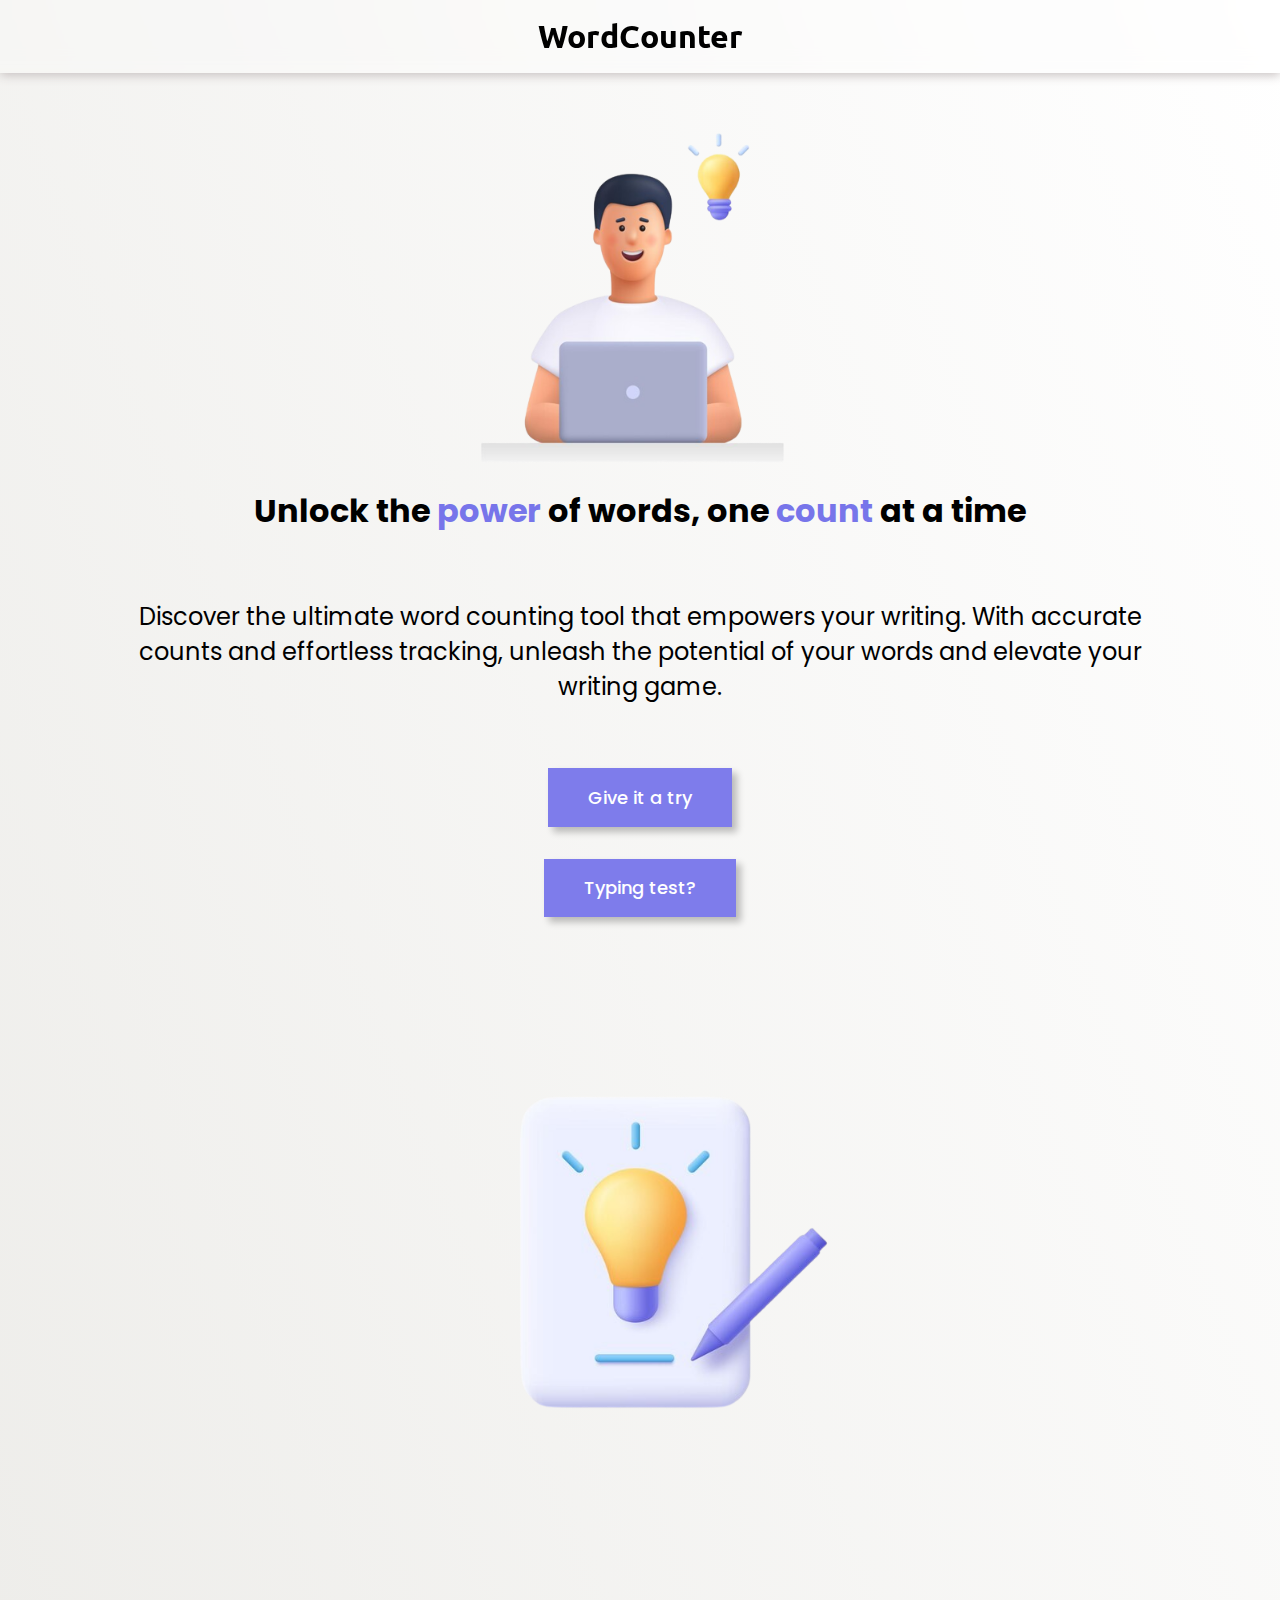
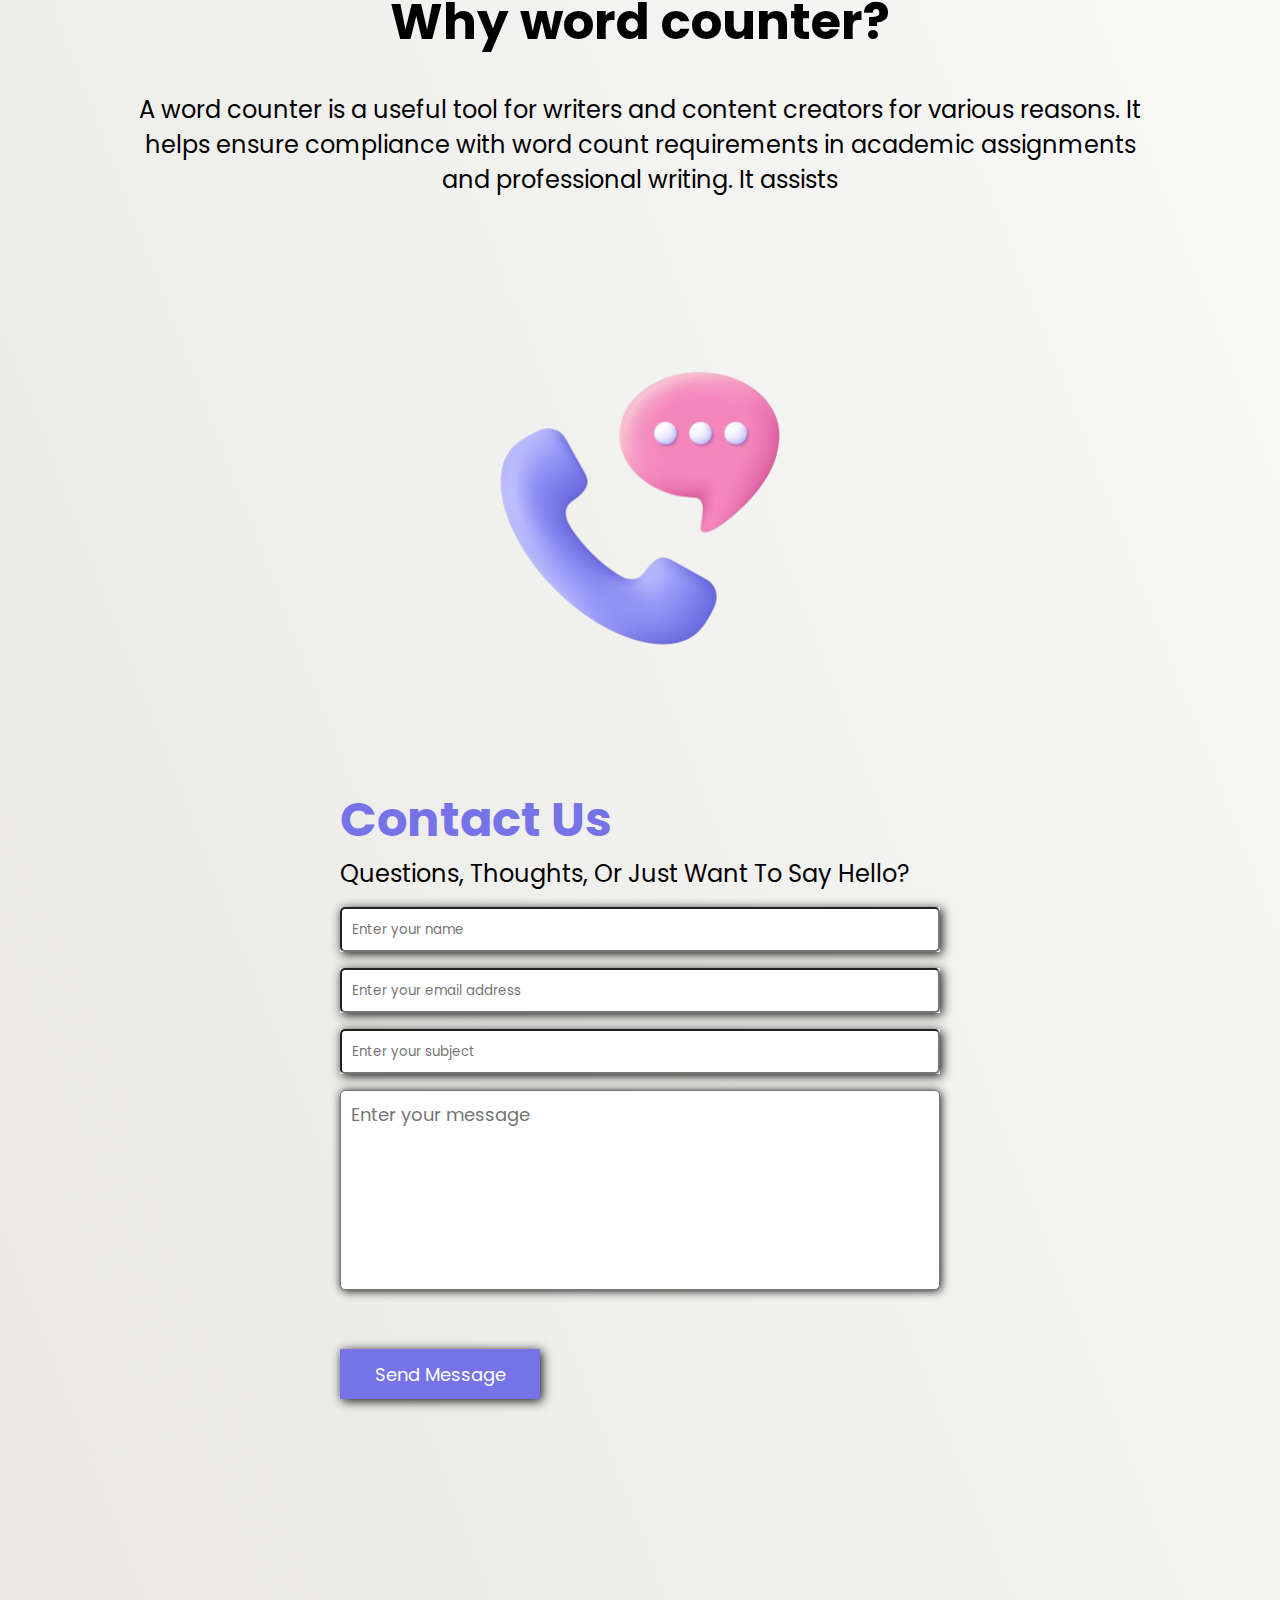
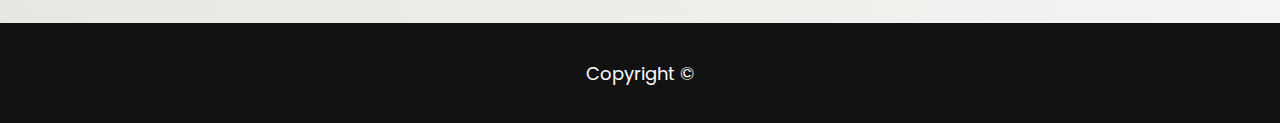
==== index.html @ 66f522f6 "updated" ====
<!DOCTYPE html>
<html lang="en">

<head>
    <meta charset="UTF-8">
    <meta http-equiv="X-UA-Compatible" content="IE=edge">
    <meta name="viewport" content="width=device-width, initial-scale=1.0">
    <title>WordCounter</title>
    <link rel="stylesheet" href="style.css">
    <link href="https://unpkg.com/aos@2.3.1/dist/aos.css" rel="stylesheet">
</head>

<body>

    <div class="nav">
        <h1 class="logo">WordCounter</h1>

        <div class="tags">
            <a href="">Home</a>
            <a href="">Features</a>
            <a href="#contact">Contact</a>
        </div>


        <!-- <div class="button">
            <a href="/TypingTest/index3.html"><button class="typingtest">Typing test?</button></a>
        </div> -->
    </div>


    <div class="wrapper">

        <div class="main">

            <div class="left">
                <h1 class="hd">Unlock the <span class="clr"> power </span> of words, one <span class="clr">
                        count</span> at
                    a time
                </h1>
                <p class="para1">Discover the ultimate word counting tool that empowers your writing. With accurate
                    counts and
                    effortless tracking, unleash the potential of your words and elevate your writing game.</p>

                <div class="butn">
                    <a href="/MainPage/indexx.html"><button class="btn-pink">Give it a try</button></a>
                    <a href="/TypingTest/index3.html"><button class="btn-pink">Typing test?</button></a>
                </div>

            </div>

            <div class="right">
                <img src="/images/laptop.png" class="ofc" height="600px" width="600px" alt="">
            </div>
        </div>

        <div class="main2">

            <div class="left2">
                <img src="/images/idea.png" width="500px" class="ofc2" height="500px" alt="">
            </div>

            <div class="right2">
                <h1 class="hd2">Why word counter?</h1>
                <p class="para2">A word counter is a useful tool for writers and content creators for various
                    reasons. It
                    helps ensure
                    compliance with word count requirements in academic assignments and professional writing. It
                    assists
                </p>
            </div>
        </div>

        <div class="main3" id="contact">
            <div class="left3">

                <div class="headpart">
                    <h1 class="hd3">Contact Us</h1>
                    <p>Questions, Thoughts, Or Just Want To Say Hello?</p>
                </div>
                <form action="">

                    <div class="input-fields">
                        <input type="text" placeholder="Enter your name">
                    </div>
                    <div class="input-fields">
                        <input type="text" placeholder="Enter your email address">
                    </div>
                    <div class="input-fields">
                        <input type="text" placeholder="Enter your subject">
                    </div>
                    <div class="input-text">
                        <textarea name="" placeholder="Enter your message" id="" cols="30" rows="10"></textarea>
                    </div>

                </form>

                <button class="msg">Send Message</button>
            </div>
            <div class="right3">
                <img src="/images/call.png" class="ofc3"  width="500px" height="500px" alt="">

            </div>
        </div>

        <div class="footer">
            Copyright &copy
        </div>

    </div>


    <script src="https://unpkg.com/aos@2.3.1/dist/aos.js"></script>
    <script>
        AOS.init();
    </script>
</body>

</html>
---- style.css ----
@import url('https://fonts.googleapis.com/css2?family=Ubuntu&display=swap');
@import url('https://fonts.googleapis.com/css2?family=Poppins&display=swap');



* {
    margin: 0;
    padding: 0;
    scroll-behavior: smooth;
    box-sizing: border-box;
    font-family: 'Poppins','Sans-serif';
    /* overflow-x: hidden; */
}

body {
    background-image: linear-gradient(to top right, #e8e7e3, 
    #ffffff);
    overflow-x: hidden;
}

/* Nav-Bar Customization*/
.logo {
    font-size: 32px;
    font-family: Ubuntu, sans-serif;
    /* 215/48 */
}

.nav {
    position: fixed;
    width: 100%;
    padding: 1em 10em 1em 10em;
    display: flex;
    justify-content: space-between;
    align-items: center;
    flex-wrap: wrap;
    background-color: #fff4;
    box-shadow: 0px 2px 1px 0px #c5bebe; 
    -webkit-box-shadow: 0px 2px 10px 0px #c5bebe; 
    -moz-box-shadow: 0px 2px 1px 0px #c5bebe;
    backdrop-filter: blur(10px);
    z-index: 1000;
}

.wrapper {
    padding-top: 5em;
    display: flex;
    flex-direction: column;
    justify-content: center;
    align-items: center;
    gap: 5em;
}

.tags {
    display: flex;
    gap: 3em;
    flex-wrap: wrap;
}

.tags a{
    text-decoration: none;
    color: black;
    font-size: 20px;
}

.button {
    width: 215px;
    display: flex;
    justify-content: center;
    align-items: center;
}

/* .typingtest { */
    /* height: 50px;
    width: 100px;
    border-radius: 5px;
    background-color: white;
}

.typingtest:hover {
    background-color: black;
    color: white;
} */

/* Navbar done */


/* Main Start */

.main {
    /* padding: 3em 20em 3em 20em; */
    width: min(1500px,80%);
    display: flex;
    justify-content: center;
    align-items: center;
    /* gap: 5em; */
}

.left {
    max-width: 1200px;
    padding: 5em 5em 0em 5em;
    display: flex;
    flex-direction: column;
    gap: 4em;
}

.butn {
    display: flex;
    gap: 2em;
}

.hd {
    font-size: 3em;
}

.clr {
    color: #7775ea;
}

.para1 {
    font-size: 24px;
}

:root {
    --bgOrange: #7e7ceb;
    /* --purple:#9e9ced; */
}


.btn-pink {
    background-color: var(--bgOrange);
    width: fit-content;
    color: white;
    padding: 0.8rem 2.3rem;
    box-shadow: 5px 5px 7px 0px #0000003f;
    font-size: 18px;
    cursor: pointer;
    transition: all 0.5s;
    font-weight: 500;
    border: solid 3px transparent;
    position: relative;
    z-index: 1;
  }
  .btn-pink::before {
    content: "";
    position: absolute;
    background-color: #f6f6f6;
    top: 0px;
    left: 0;
    right: 0;
    bottom: 0px;
    z-index: -1;
    transform: scaleX(0);
    transform-origin: left;
    transition: all 0.8s;
  }
  .btn-pink:hover::before {
    transform: scaleX(1);
  }
  .btn-pink:hover {
    border: solid 3px var(--bgOrange);
    color: black;
  }

.ofc {
    /* filter: grayscale(1); */
    transition: all 1s;
    animation: scaleImage 5s linear infinite;
}

  @keyframes scaleImage {
    0% {
      /* filter: grayscale(1); */
      scale: 1;
    }
    50% {
      /* filter: grayscale(0); */
      scale: 0.9;
      /* box-shadow: 3px 3px 10px black; */
    }
    100% {
      /* filter: grayscale(1); */
      scale: 1;
    }
  }

/* .mainpro {
    height: 50px;
    width: 100px;
    background-color: #7775ea;
    color: white;
    border: none;
    border-radius: 5px;
}

.mainpro:hover {
    background-color: black;
    color: white;
} */

/* Main  end */

/* Main2 start */

.main2 {    
    /* padding: 3em 20em 3em 20em; */
    width: min(1500px,80%);
    gap: 5em;
    display: flex;
    justify-content: center;
    align-items: center;

}

.right2 {
    padding: 0em 10em 0em 15em;
    /* padding-top: -20em; */
    display: flex;
    flex-direction: column;
    gap: 2em;
}

.hd2 {
    font-size: 50px;
}

.para2 {
    font-size: 24px;
}

/* Main2 end */

/* Main3 start */

.main3 {
    display: flex;
    /* padding: 3em 25em 3em 25em; */
    justify-content: space-between;
    align-items: center;
    /* gap: 20em; */
}

.left3 {
    /* max-width: 90%; */
    display: flex;
    flex-direction: column;
    /* padding: 5em 5em 0em 5em; */
    gap: 1em;
}


.right3 {
    padding: 0em 3em;
}

.headpart {
    display: flex;
    flex-direction: column;
}


.headpart h1 {
    font-size: 3em;
    color: #7573e7;
    /* color: #ff4f5a; */
}

.headpart p {
    font-size: 24px;
}


.input-fields {
    height: 45px;
    width: 600px;
    box-shadow: 2px 2px 10px #131212;
}


.input-fields input {
    /* border:none; */
    border-radius: 5px;
    padding: 10px;
    height: 45px;
    width: 600px;
    outline: none;

}



.input-text textarea {
    border-radius: 5px;
    height: 200px;
    width: 600px;
    padding: 10px;
    resize: none;
    outline: none;
    overflow-y: none;
    box-shadow: 1px 1px 10px #131212;
    font-size: 18px;
}

.msg {
    margin-top: 2em;
    height: 50px;
    width: 200px;
    background-color: #7573e7;
    color: white;
    font-size: 18px;
    border: none;
    box-shadow: 2px 2px 10px #131212;
    margin-bottom: 1rem;
}

.msg:hover {

    background-color: rgb(255, 255, 255);
    color: black;
}

form {
    display: flex;
    flex-direction: column;
    gap: 1em;
    /* gap: 1rem; */
}

/* Main3 end */

/* footer */

.footer {
    margin-top: 10%;
    background-color: #131212;
    height: 100px;
    width: 100%;
    color: white;
    font-size: 18px;
    display: flex;
    justify-content: center;
    align-items: center;
}

/* footer end */


@media screen and (max-width:1500px) {

    .ofc {
        height: 400px;
        width: 400px;
    }

    .butn {
        flex-direction: column;
    }

    .hd {
        font-size: 2em;
    }

    .tags a {
        display: none;
    }

    .left {
        padding: 0px;
        text-align: center;
        justify-content: center;
        align-items: center;
    }

    .right2 {
        padding: 0px;
        text-align: center;
        /* border: 1px solid black; */
        justify-content: center;
        align-items: center;
    }
    
    .nav {
        justify-content: center;
    }

    .main {
        flex-direction: column-reverse;
    }

    .main2 {
        flex-direction: column;
    }

    .main3 {
        flex-direction: column-reverse;
    }
}



@media screen and (max-width:500px) {
    .ofc {
        height: 200px;
        width: 200px;
    }

    .butn {
        flex-direction: column;
    }

    .hd {
        /* width: 100%; */
        font-size: 1.5em;
        /* border: 1px solid black; */
    }

    .tags a {
        display: none;
    }

    .left {
        padding: 0px;
        width: 100%;
        /* border: 1px solid black; */
        text-align: center;
        justify-content: center;
        align-items: center;
    }

    .left2 {
        padding: 0px;
    }

    .ofc2 {
        height: 400px;
        width: 400px;
    }

    .headpart h1 {
        font-size: 3em;
    }

    .headpart p {
        text-align: center;
        /* width: 300px; */
        font-size: 18px;
    }

    .ofc3 {
        height: 200px;
        width: 200px;
    }



    .right2 {
        padding: 0px;
        text-align: center;
        /* border: 1px solid black; */
        justify-content: center;
        align-items: center;
    }
    
    .nav {
        justify-content: center;
    }

    .main {
        flex-direction: column-reverse;
    }

    .main2 {
        flex-direction: column;
    }

    .main3 {
        flex-direction: column-reverse;
        justify-content: center;
        align-items: center;
    }

    .headpart {
        justify-content: center;
        align-items: center;
    }

    .left3 {
        justify-content: center;
        align-items: center;
    }

    .input-fields {
        width: 300px;
    }
    .input-fields input {
        width: 300px;
    }
    .input-text textarea {
        width: 300px;
    }

    .msg {
        /* width: 300px; */
    }
}
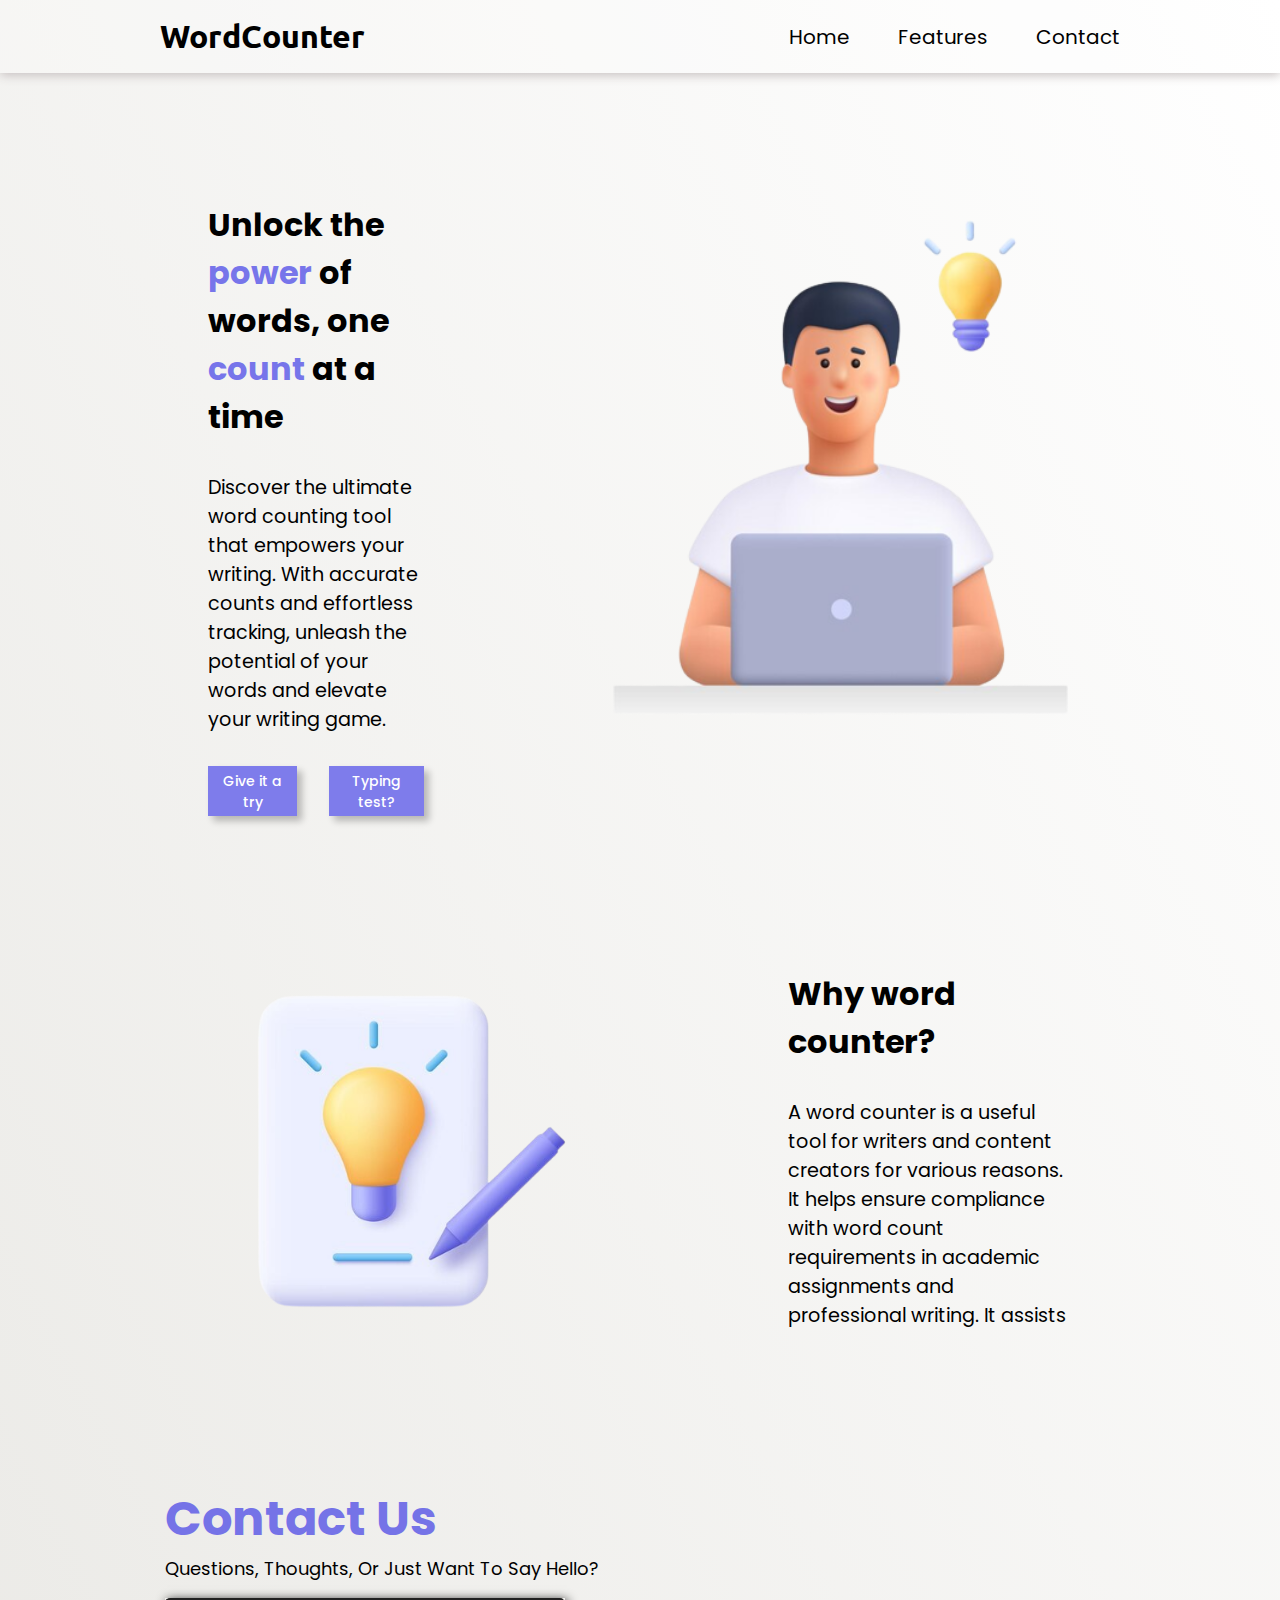
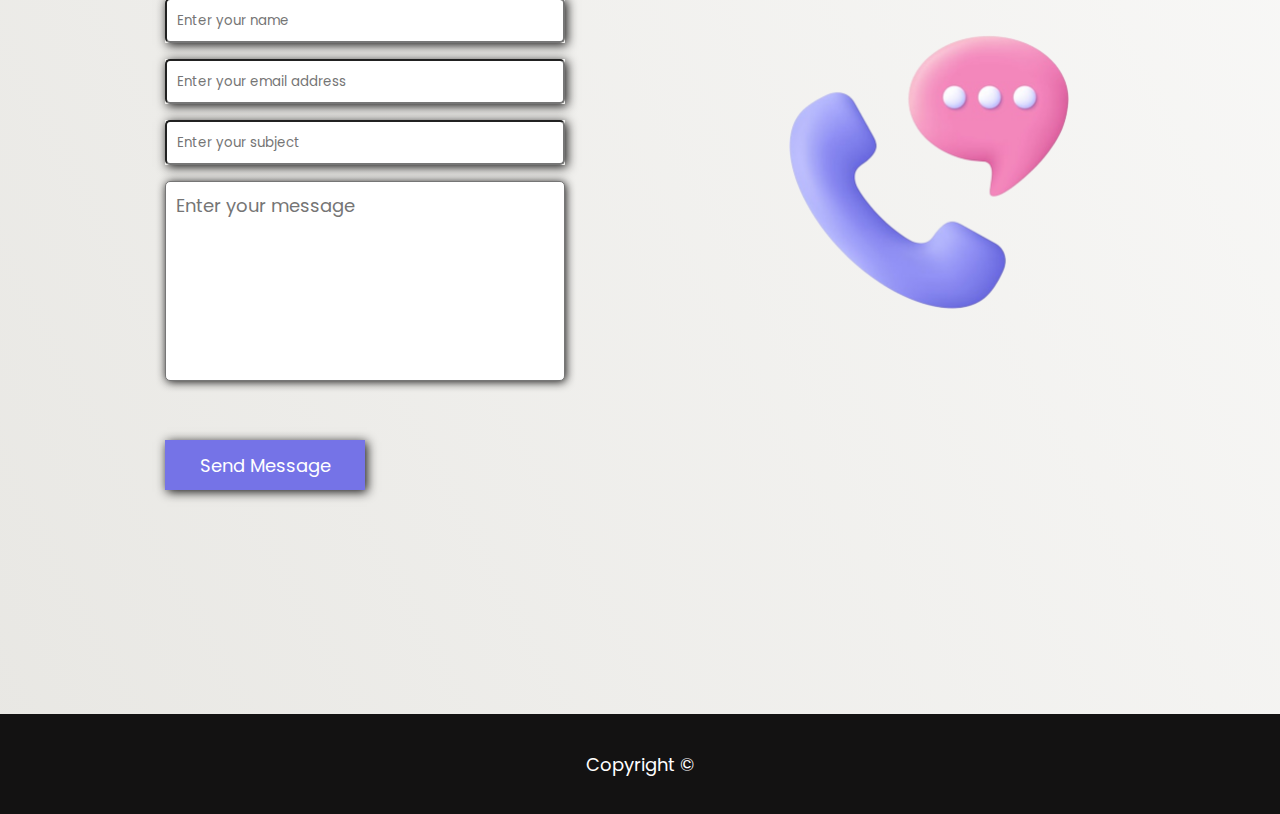
==== commit db76ce40: "updated" ====
--- a/index.html
+++ b/index.html
@@ -49,14 +49,14 @@
             </div>
 
             <div class="right">
-                <img src="/images/laptop.png" class="ofc" height="600px" width="600px" alt="">
+                <img src="images/laptop.png" class="ofc" height="600px" width="600px" alt="">
             </div>
         </div>
 
         <div class="main2">
 
             <div class="left2">
-                <img src="/images/idea.png" width="500px" class="ofc2" height="500px" alt="">
+                <img src="images/idea.png" width="500px" class="ofc2" height="500px" alt="">
             </div>
 
             <div class="right2">
@@ -97,7 +97,7 @@
                 <button class="msg">Send Message</button>
             </div>
             <div class="right3">
-                <img src="/images/call.png" class="ofc3"  width="500px" height="500px" alt="">
+                <img src="images/call.png" class="ofc3"  width="500px" height="500px" alt="">
 
             </div>
         </div>
@@ -115,4 +115,6 @@
     </script>
 </body>
 
-</html>+</html>
+
+
--- a/style.css
+++ b/style.css
@@ -9,7 +9,6 @@
     scroll-behavior: smooth;
     box-sizing: border-box;
     font-family: 'Poppins','Sans-serif';
-    /* overflow-x: hidden; */
 }
 
 body {
@@ -22,11 +21,9 @@
 .logo {
     font-size: 32px;
     font-family: Ubuntu, sans-serif;
-    /* 215/48 */
 }
 
 .nav {
-    position: fixed;
     width: 100%;
     padding: 1em 10em 1em 10em;
     display: flex;
@@ -37,12 +34,10 @@
     box-shadow: 0px 2px 1px 0px #c5bebe; 
     -webkit-box-shadow: 0px 2px 10px 0px #c5bebe; 
     -moz-box-shadow: 0px 2px 1px 0px #c5bebe;
-    backdrop-filter: blur(10px);
     z-index: 1000;
 }
 
 .wrapper {
-    padding-top: 5em;
     display: flex;
     flex-direction: column;
     justify-content: center;
@@ -69,38 +64,21 @@
     align-items: center;
 }
 
-/* .typingtest { */
-    /* height: 50px;
-    width: 100px;
-    border-radius: 5px;
-    background-color: white;
-}
-
-.typingtest:hover {
-    background-color: black;
-    color: white;
-} */
-
-/* Navbar done */
-
-
-/* Main Start */
 
 .main {
-    /* padding: 3em 20em 3em 20em; */
     width: min(1500px,80%);
     display: flex;
     justify-content: center;
     align-items: center;
-    /* gap: 5em; */
+    gap: 3em;
 }
 
 .left {
     max-width: 1200px;
-    padding: 5em 5em 0em 5em;
-    display: flex;
-    flex-direction: column;
-    gap: 4em;
+    padding: 8em 5em 0em 5em;
+    display: flex;
+    flex-direction: column;
+    gap: 2em;
 }
 
 .butn {
@@ -109,7 +87,7 @@
 }
 
 .hd {
-    font-size: 3em;
+    font-size: 2em;
 }
 
 .clr {
@@ -117,22 +95,22 @@
 }
 
 .para1 {
-    font-size: 24px;
+    font-size: 1.2em;
 }
 
 :root {
-    --bgOrange: #7e7ceb;
-    /* --purple:#9e9ced; */
+    --bgPurple: #7e7ceb;
 }
 
 
 .btn-pink {
-    background-color: var(--bgOrange);
-    width: fit-content;
+    text-align: center;
+    height: 50px;
+    background-color: var(--bgPurple);
     color: white;
-    padding: 0.8rem 2.3rem;
+    padding: 2px 9px 2px 9px;
     box-shadow: 5px 5px 7px 0px #0000003f;
-    font-size: 18px;
+    font-size: 14px;
     cursor: pointer;
     transition: all 0.5s;
     font-weight: 500;
@@ -157,52 +135,29 @@
     transform: scaleX(1);
   }
   .btn-pink:hover {
-    border: solid 3px var(--bgOrange);
+    border: solid 3px var(--bgPurple);
     color: black;
   }
 
 .ofc {
-    /* filter: grayscale(1); */
     transition: all 1s;
     animation: scaleImage 5s linear infinite;
 }
 
   @keyframes scaleImage {
     0% {
-      /* filter: grayscale(1); */
       scale: 1;
     }
     50% {
-      /* filter: grayscale(0); */
       scale: 0.9;
-      /* box-shadow: 3px 3px 10px black; */
     }
     100% {
-      /* filter: grayscale(1); */
       scale: 1;
     }
   }
 
-/* .mainpro {
-    height: 50px;
-    width: 100px;
-    background-color: #7775ea;
-    color: white;
-    border: none;
-    border-radius: 5px;
-}
-
-.mainpro:hover {
-    background-color: black;
-    color: white;
-} */
-
-/* Main  end */
-
-/* Main2 start */
 
 .main2 {    
-    /* padding: 3em 20em 3em 20em; */
     width: min(1500px,80%);
     gap: 5em;
     display: flex;
@@ -212,19 +167,18 @@
 }
 
 .right2 {
-    padding: 0em 10em 0em 15em;
-    /* padding-top: -20em; */
+    padding: 0em 5em 0em 5em;
     display: flex;
     flex-direction: column;
     gap: 2em;
 }
 
 .hd2 {
-    font-size: 50px;
+    font-size: 2em;
 }
 
 .para2 {
-    font-size: 24px;
+    font-size: 1.2em;
 }
 
 /* Main2 end */
@@ -233,17 +187,15 @@
 
 .main3 {
     display: flex;
-    /* padding: 3em 25em 3em 25em; */
+    padding: 0em 0em 0em 7em;
     justify-content: space-between;
     align-items: center;
-    /* gap: 20em; */
+    gap: 2em;
 }
 
 .left3 {
-    /* max-width: 90%; */
-    display: flex;
-    flex-direction: column;
-    /* padding: 5em 5em 0em 5em; */
+    display: flex;
+    flex-direction: column;
     gap: 1em;
 }
 
@@ -261,27 +213,25 @@
 .headpart h1 {
     font-size: 3em;
     color: #7573e7;
-    /* color: #ff4f5a; */
 }
 
 .headpart p {
-    font-size: 24px;
+    font-size: 18px;
 }
 
 
 .input-fields {
     height: 45px;
-    width: 600px;
+    width: 400px;
     box-shadow: 2px 2px 10px #131212;
 }
 
 
 .input-fields input {
-    /* border:none; */
     border-radius: 5px;
     padding: 10px;
     height: 45px;
-    width: 600px;
+    width: 400px;
     outline: none;
 
 }
@@ -291,7 +241,7 @@
 .input-text textarea {
     border-radius: 5px;
     height: 200px;
-    width: 600px;
+    width: 400px;
     padding: 10px;
     resize: none;
     outline: none;
@@ -322,7 +272,6 @@
     display: flex;
     flex-direction: column;
     gap: 1em;
-    /* gap: 1rem; */
 }
 
 /* Main3 end */
@@ -344,7 +293,7 @@
 /* footer end */
 
 
-@media screen and (max-width:1500px) {
+@media screen and (max-width:1200px) {
 
     .ofc {
         height: 400px;
@@ -373,7 +322,6 @@
     .right2 {
         padding: 0px;
         text-align: center;
-        /* border: 1px solid black; */
         justify-content: center;
         align-items: center;
     }
@@ -391,9 +339,23 @@
     }
 
     .main3 {
+        padding: 0px;
         flex-direction: column-reverse;
-    }
-}
+        justify-content: center;
+        align-items: center;
+    }
+
+    .left3 {
+        justify-content: center;
+        align-items: center;
+    }
+
+    .headpart {
+        justify-content: center;
+        align-items: center;
+    }
+}
+
 
 
 
@@ -450,12 +412,9 @@
         width: 200px;
     }
 
-
-
     .right2 {
         padding: 0px;
         text-align: center;
-        /* border: 1px solid black; */
         justify-content: center;
         align-items: center;
     }
@@ -473,6 +432,7 @@
     }
 
     .main3 {
+        padding: 0px;
         flex-direction: column-reverse;
         justify-content: center;
         align-items: center;
@@ -498,7 +458,36 @@
         width: 300px;
     }
 
-    .msg {
-        /* width: 300px; */
-    }
+}
+
+
+@media screen and (min-width:1500px) {
+    .hd {
+        font-size: 3em;
+    }
+    .para1 {
+        font-size: 24px;
+    }
+    .btn-pink {
+        height: 60px;
+        padding: 0em 1.5em 0em 1.5em;
+    }
+    .right2 {
+        padding: 0em 10em 0em 15em;
+        /* padding: 0px; */
+    }
+    .hd2 {
+        font-size: 2.5em;
+    }
+    .para2 {
+        font-size: 24px;
+    }
+    .main3 {
+        padding: 0px;
+        gap: 3em;
+    }
+    .input-fields input, .input-text textarea, .input-fields {
+        width: 600px;
+    }
+    
 }